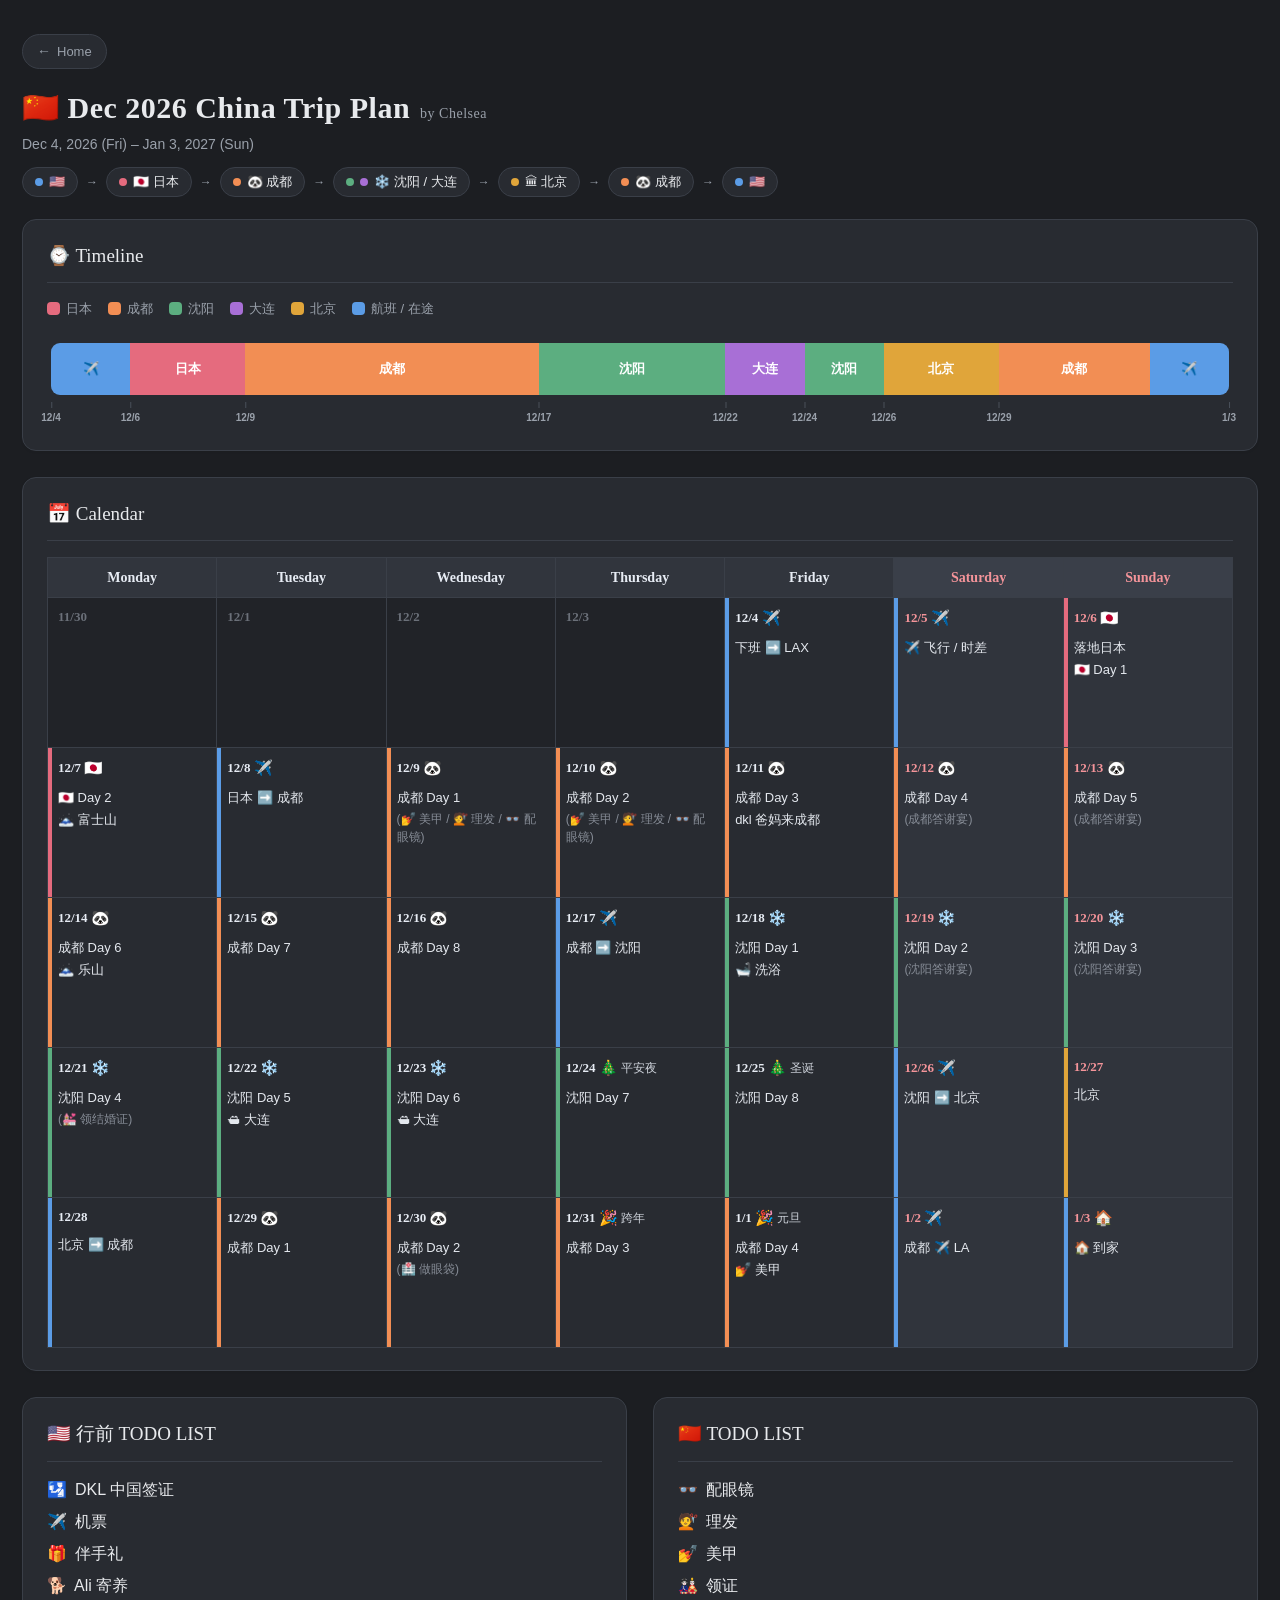
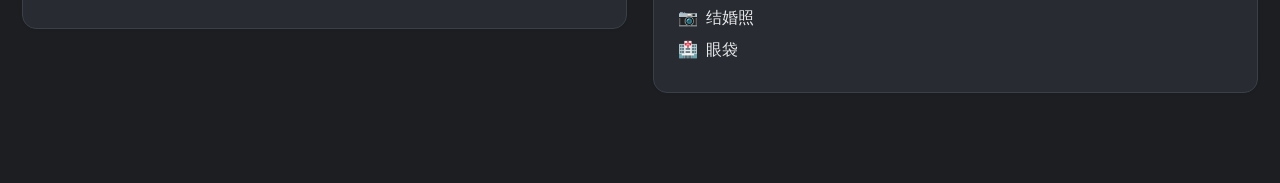
==== 2026-china-trip.html @ 0788ef62 "Add personal site homepage and Dec 2026 China trip plan page" ====
<!DOCTYPE html>
<html lang="zh-CN">
<head>
<meta charset="UTF-8">
<meta name="viewport" content="width=device-width, initial-scale=1.0">
<title>Dec 2026 China Trip Plan · Chelsea</title>
<style>
  :root{
    --fly:#5b9ce6;  --fly-bg:#eaf2fc;
    --jp:#e56b7e;   --jp-bg:#fdecef;
    --cd:#f28e54;   --cd-bg:#fdf0e8;
    --sy:#5cae80;   --sy-bg:#eaf6ef;
    --dl:#a86fd6;   --dl-bg:#f3ebfb;
    --bj:#e0a53a;   --bj-bg:#fbf3e2;
    --ink:#e8eaed;  --muted:#9aa1ab;
    --line:#3a3f48; --paper:#282b31; --bg:#1c1e22;
    --wknd:#f4949a; --wkdy:#e7ecf4;
    --serif:Georgia,"Times New Roman","Songti SC","STSong",serif;
  }
  *{box-sizing:border-box;}
  body{margin:0;padding:34px 22px 64px;background:var(--bg);color:var(--ink);
    font-family:Georgia,"PingFang SC","Microsoft YaHei","Noto Sans CJK SC",sans-serif;line-height:1.5;}
  .wrap{max-width:1280px;margin:0 auto;}
  header.top{margin-bottom:22px;}
  .home-link{display:inline-flex;align-items:center;gap:6px;font-size:13px;color:var(--muted);text-decoration:none;
    margin-bottom:16px;padding:6px 14px;border:1px solid var(--line);border-radius:20px;background:var(--paper);
    transition:color .15s ease,border-color .15s ease,transform .15s ease;}
  .home-link:hover{color:var(--ink);border-color:#4a505a;transform:translateX(-2px);}
  .home-link .arr{font-size:14px;}
  h1{font-family:var(--serif);font-size:30px;margin:0 0 4px;letter-spacing:.5px;}
  h1 .by{font-size:14px;color:var(--muted);font-weight:400;margin-left:10px;}
  .sub{color:var(--muted);font-size:14px;}
  .route{display:flex;flex-wrap:wrap;align-items:center;gap:8px;margin-top:12px;font-size:13px;}
  .route .stop{display:inline-flex;align-items:center;gap:6px;padding:4px 12px;border:1px solid var(--line);border-radius:20px;background:var(--paper);color:var(--ink);}
  .route .stop i{width:8px;height:8px;border-radius:50%;}
  .route .arr{color:var(--muted);font-size:12px;}
  .card{background:var(--paper);border:1px solid var(--line);border-radius:14px;padding:22px 24px;margin-bottom:26px;box-shadow:0 1px 3px rgba(0,0,0,.05);}
  h2{font-family:var(--serif);font-weight:400;font-size:19px;margin:0 0 16px;padding-bottom:12px;border-bottom:1px solid var(--line);display:flex;align-items:center;gap:8px;}
  h2 .dot{display:none;}

  .legend{display:flex;gap:16px;flex-wrap:wrap;font-size:13px;color:var(--muted);margin-bottom:8px;}
  .legend span{display:inline-flex;align-items:center;gap:6px;}
  .sw{width:13px;height:13px;border-radius:4px;display:inline-block;}

  /* TIMELINE */
  .tl{position:relative;margin:24px 4px 8px;}
  .tl-track{display:flex;height:52px;border-radius:9px;overflow:hidden;box-shadow:inset 0 0 0 1px var(--line);}
  .seg{position:relative;display:flex;flex-direction:column;align-items:center;justify-content:center;color:#fff;font-size:13px;font-weight:600;text-align:center;padding:0 4px;line-height:1.2;}
  .seg small{font-weight:400;font-size:10px;opacity:.92;margin-top:2px;}
  .seg.fly{background:var(--fly);} .seg.jp{background:var(--jp);} .seg.cd{background:var(--cd);}
  .seg.sy{background:var(--sy);} .seg.dl{background:var(--dl);} .seg.bj{background:var(--bj);}
  .tl-axis{position:relative;height:16px;margin-top:9px;font-size:10px;color:var(--muted);}
  .tick{position:absolute;top:6px;transform:translateX(-50%);white-space:nowrap;font-weight:700;}
  .tick::before{content:"";position:absolute;top:-8px;left:50%;width:1px;height:6px;background:#4a505a;}

  /* CALENDAR */
  table{width:100%;border-collapse:collapse;table-layout:fixed;}
  th{font-family:var(--serif);font-size:14px;font-weight:700;padding:9px 0;text-align:center;border:1px solid var(--line);color:var(--wkdy);background:#31353d;}
  th.we{background:#3a3f49;color:var(--wknd);}
  td{border:1px solid var(--line);vertical-align:top;height:150px;padding:9px 10px;position:relative;}
  td.pre{background:#212328;}
  td.pre .dhead{color:#6b7079;}
  td.we{background:#30343c;}
  .dhead{font-family:var(--serif);font-weight:700;font-size:13px;color:var(--wkdy);margin-bottom:8px;}
  td.we .dhead{color:var(--wknd);}
  .demoji{font-family:-apple-system,"Apple Color Emoji","Noto Color Emoji",sans-serif;font-weight:400;font-size:15px;vertical-align:-1px;}
  .dlabel{font-family:Georgia,"PingFang SC","Microsoft YaHei",sans-serif;font-weight:400;font-size:12px;color:#cfd4dc;}
  .body{font-family:Georgia,"PingFang SC","Microsoft YaHei","Noto Sans CJK SC",sans-serif;font-size:13px;color:#e4e8ee;}
  .body div{margin-top:3px;}
  .body .sub2{color:#868c96;font-size:12px;}
  .accent{position:absolute;left:0;top:0;bottom:0;width:4px;border-radius:0 0 0 0;}
  .a-fly{background:var(--fly);} .a-jp{background:var(--jp);} .a-cd{background:var(--cd);}
  .a-sy{background:var(--sy);} .a-bj{background:var(--bj);}

  .todo-row{display:flex;gap:26px;align-items:flex-start;}
  .todo-row .card{flex:1;margin-bottom:26px;}
  .todo label{display:block;margin:8px 0;color:var(--ink);}
  @media(max-width:820px){ td{height:auto;min-height:96px;} .todo-row{flex-direction:column;gap:0;} .seg{font-size:11px;} }
</style>
</head>
<body>
<div class="wrap">
  <header class="top">
    <a class="home-link" href="index.html"><span class="arr">←</span>Home</a>
    <h1>🇨🇳 Dec 2026 China Trip Plan<span class="by">by Chelsea</span></h1>
    <div class="sub">Dec 4, 2026 (Fri) – Jan 3, 2027 (Sun)</div>
    <div class="route">
      <span class="stop"><i style="background:var(--fly)"></i>🇺🇸</span>
      <span class="arr">→</span>
      <span class="stop"><i style="background:var(--jp)"></i>🇯🇵 日本</span>
      <span class="arr">→</span>
      <span class="stop"><i style="background:var(--cd)"></i>🐼 成都</span>
      <span class="arr">→</span>
      <span class="stop"><i style="background:var(--sy)"></i><i style="background:var(--dl)"></i>❄️ 沈阳 / 大连</span>
      <span class="arr">→</span>
      <span class="stop"><i style="background:var(--bj)"></i>🏛 北京</span>
      <span class="arr">→</span>
      <span class="stop"><i style="background:var(--cd)"></i>🐼 成都</span>
      <span class="arr">→</span>
      <span class="stop"><i style="background:var(--fly)"></i>🇺🇸</span>
    </div>
  </header>

  <!-- TIMELINE -->
  <section class="card">
    <h2><span class="dot"></span>⌚️ Timeline</h2>
    <div class="legend">
      <span><i class="sw" style="background:var(--jp)"></i>日本</span>
      <span><i class="sw" style="background:var(--cd)"></i>成都</span>
      <span><i class="sw" style="background:var(--sy)"></i>沈阳</span>
      <span><i class="sw" style="background:var(--dl)"></i>大连</span>
      <span><i class="sw" style="background:var(--bj)"></i>北京</span>
      <span><i class="sw" style="background:var(--fly)"></i>航班 / 在途</span>
    </div>
    <div class="tl">
      <div class="tl-track" id="tlTrack" data-end="1/3">
        <div class="seg fly" style="flex:2" data-tick="12/4">✈️</div>
        <div class="seg jp"  style="flex:3" data-tick="12/6">日本</div>
        <div class="seg cd"  style="flex:8" data-tick="12/9">成都</div>
        <div class="seg sy"  style="flex:5" data-tick="12/17">沈阳</div>
        <div class="seg dl"  style="flex:2" data-tick="12/22">大连</div>
        <div class="seg sy"  style="flex:2" data-tick="12/24">沈阳</div>
        <div class="seg bj"  style="flex:3" data-tick="12/26">北京</div>
        <div class="seg cd"  style="flex:4" data-tick="12/29">成都</div>
        <div class="seg fly" style="flex:2">✈️</div>
      </div>
      <div class="tl-axis" id="tlAxis"></div>
    </div>
  </section>

  <!-- CALENDAR -->
  <section class="card">
    <h2><span class="dot" style="background:var(--sy)"></span>📅 Calendar</h2>
    <div id="cal"></div>
  </section>

  <!-- TODO -->
  <div class="todo-row">
    <section class="card">
      <h2><span class="dot" style="background:#3fa96a"></span>🇺🇸 行前 TODO LIST</h2>
      <div class="todo">
        <label>🛂&ensp;DKL 中国签证</label>
        <label>✈️&ensp;机票</label>
        <label>🎁&ensp;伴手礼</label>
        <label>🐕&ensp;Ali 寄养</label>
      </div>
    </section>
    <section class="card">
      <h2><span class="dot" style="background:#e83e8c"></span>🇨🇳 TODO LIST</h2>
      <div class="todo">
        <label>👓&ensp;配眼镜</label>
        <label>💇&ensp;理发</label>
        <label>💅&ensp;美甲</label>
        <label>🎎&ensp;领证</label>
        <label>📷&ensp;结婚照</label>
        <label>🏥&ensp;眼袋</label>
      </div>
    </section>
  </div>
</div>

<script>
// city: 用于左侧色条 fly/jp/cd/sy/bj ；top: 日期后的 emoji/标签；body: 当天安排（数组，(...) 会变灰）
const plan = {
  '2026-11-30':{}, '2026-12-01':{}, '2026-12-02':{}, '2026-12-03':{},
  '2026-12-04':{city:'fly',top:'✈️',body:['下班 ➡️ LAX']},
  '2026-12-05':{city:'fly',top:'✈️',body:['✈️ 飞行 / 时差']},
  '2026-12-06':{city:'jp',top:'🇯🇵',body:['落地日本','🇯🇵 Day 1']},
  '2026-12-07':{city:'jp',top:'🇯🇵',body:['🇯🇵 Day 2','🗻 富士山']},
  '2026-12-08':{city:'fly',top:'✈️',body:['日本 ➡️ 成都']},
  '2026-12-09':{city:'cd',top:'🐼',body:['成都 Day 1','(💅 美甲 / 💇 理发 / 👓 配眼镜)']},
  '2026-12-10':{city:'cd',top:'🐼',body:['成都 Day 2','(💅 美甲 / 💇 理发 / 👓 配眼镜)']},
  '2026-12-11':{city:'cd',top:'🐼',body:['成都 Day 3','dkl 爸妈来成都']},
  '2026-12-12':{city:'cd',top:'🐼',body:['成都 Day 4','(成都答谢宴)']},
  '2026-12-13':{city:'cd',top:'🐼',body:['成都 Day 5','(成都答谢宴)']},
  '2026-12-14':{city:'cd',top:'🐼',body:['成都 Day 6','🗻 乐山']},
  '2026-12-15':{city:'cd',top:'🐼',body:['成都 Day 7']},
  '2026-12-16':{city:'cd',top:'🐼',body:['成都 Day 8']},
  '2026-12-17':{city:'fly',top:'✈️',body:['成都 ➡️ 沈阳']},
  '2026-12-18':{city:'sy',top:'❄️',body:['沈阳 Day 1','🛁 洗浴']},
  '2026-12-19':{city:'sy',top:'❄️',body:['沈阳 Day 2','(沈阳答谢宴)']},
  '2026-12-20':{city:'sy',top:'❄️',body:['沈阳 Day 3','(沈阳答谢宴)']},
  '2026-12-21':{city:'sy',top:'❄️',body:['沈阳 Day 4','(💒 领结婚证)']},
  '2026-12-22':{city:'sy',top:'❄️',body:['沈阳 Day 5','🛳 大连']},
  '2026-12-23':{city:'sy',top:'❄️',body:['沈阳 Day 6','🛳 大连']},
  '2026-12-24':{city:'sy',top:'🎄 平安夜',body:['沈阳 Day 7']},
  '2026-12-25':{city:'sy',top:'🎄 圣诞',body:['沈阳 Day 8']},
  '2026-12-26':{city:'fly',top:'✈️',body:['沈阳 ➡️ 北京']},
  '2026-12-27':{city:'bj',top:'',body:['北京']},
  '2026-12-28':{city:'fly',top:'',body:['北京 ➡️ 成都']},
  '2026-12-29':{city:'cd',top:'🐼',body:['成都 Day 1']},
  '2026-12-30':{city:'cd',top:'🐼',body:['成都 Day 2','(🏥 做眼袋)']},
  '2026-12-31':{city:'cd',top:'🎉 跨年',body:['成都 Day 3']},
  '2027-01-01':{city:'cd',top:'🎉 元旦',body:['成都 Day 4','💅 美甲']},
  '2027-01-02':{city:'fly',top:'✈️',body:['成都 ✈️ LA']},
  '2027-01-03':{city:'fly',top:'🏠',body:['🏠 到家']}
};

const heads = ['Monday','Tuesday','Wednesday','Thursday','Friday','Saturday','Sunday'];
const start = new Date(2026,10,30);   // Mon 11/30
const TOTAL = 35;                      // 5 周整
function iso(d){return d.getFullYear()+'-'+String(d.getMonth()+1).padStart(2,'0')+'-'+String(d.getDate()).padStart(2,'0');}

let html = '<table><thead><tr>';
heads.forEach((h,i)=>html+='<th class="'+(i>=5?'we':'')+'">'+h+'</th>');
html += '</tr></thead><tbody>';
for(let w=0; w<5; w++){
  html+='<tr>';
  for(let d=0; d<7; d++){
    const date = new Date(start); date.setDate(start.getDate()+w*7+d);
    const key = iso(date);
    const info = plan[key] || {};
    const we = (d>=5);
    const pre = (date < new Date(2026,11,4));
    let cls = []; if(we) cls.push('we'); if(pre) cls.push('pre');
    html+='<td class="'+cls.join(' ')+'">';
    if(info.city) html+='<span class="accent a-'+info.city+'"></span>';
    let topHtml='';
    if(info.top){
      const parts=info.top.split(/\s+/);
      const emo=parts.shift();
      const rest=parts.join(' ');
      topHtml=' <span class="demoji">'+emo+'</span>'+(rest?' <span class="dlabel">'+rest+'</span>':'');
    }
    html+='<div class="dhead">'+(date.getMonth()+1)+'/'+date.getDate()+topHtml+'</div>';
    if(info.body && info.body.length){
      html+='<div class="body">';
      info.body.forEach(t=>{
        const sub = /^\(/.test(t);
        html+='<div class="'+(sub?'sub2':'')+'">'+t+'</div>';
      });
      html+='</div>';
    }
    html+='</td>';
  }
  html+='</tr>';
}
html+='</tbody></table>';
document.getElementById('cal').innerHTML = html;

// Timeline 刻度：读取色块渲染后的真实位置，吸附到边界
function drawTicks(){
  const track = document.getElementById('tlTrack');
  const tr = track.getBoundingClientRect();
  let ax = '';
  Array.from(track.children).forEach(el=>{
    if(el.dataset.tick){
      const x = (el.getBoundingClientRect().left - tr.left) / tr.width * 100;
      ax += '<div class="tick" style="left:'+x.toFixed(3)+'%">'+el.dataset.tick+'</div>';
    }
  });
  if(track.dataset.end) ax += '<div class="tick" style="left:100%">'+track.dataset.end+'</div>';
  document.getElementById('tlAxis').innerHTML = ax;
}
drawTicks();
window.addEventListener('resize', drawTicks);
</script>
</body>
</html>
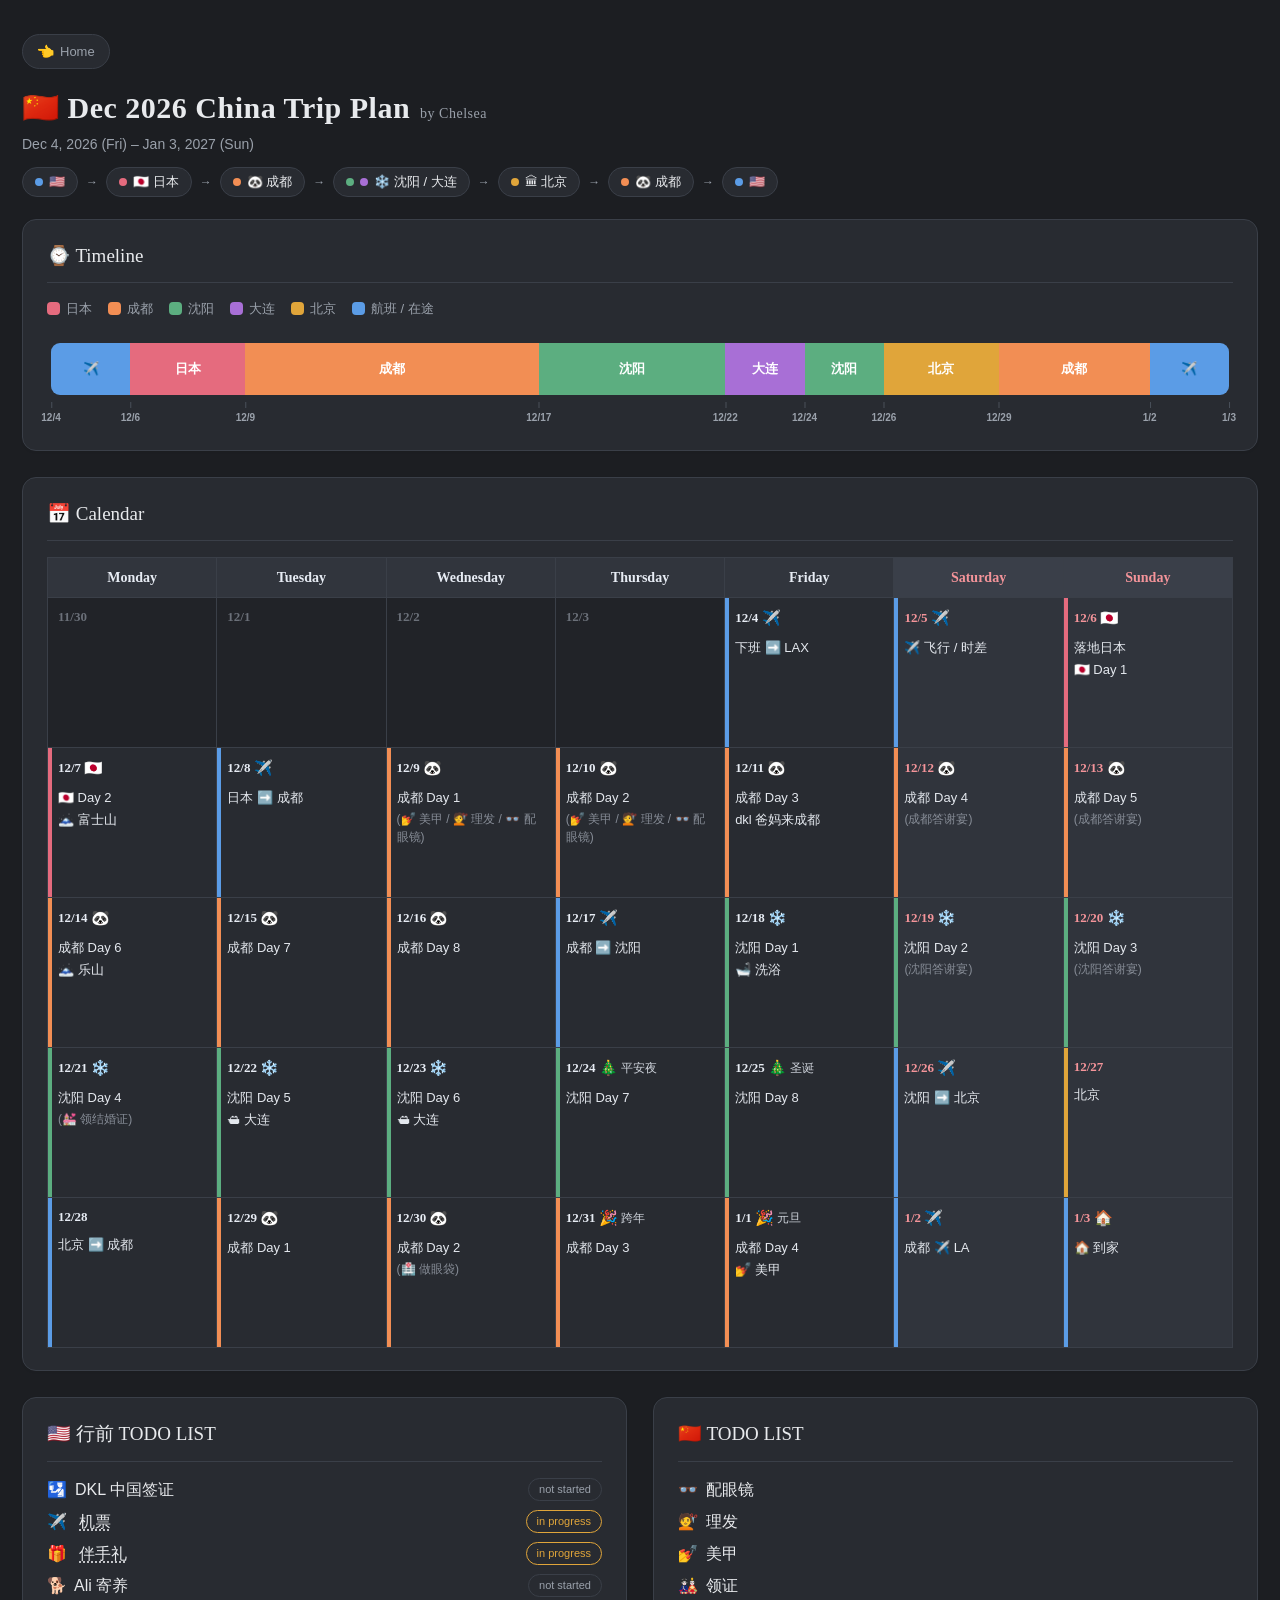
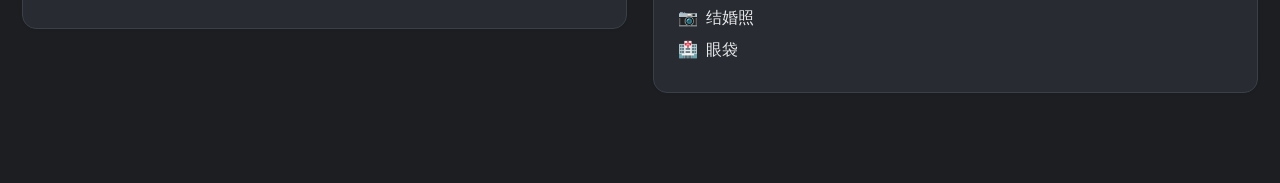
==== commit 263dce14: "Add galleries, trip lists (gifts/flights), site architecture and photo auto-sync - Restructure: page" ====
--- a/2026-china-trip.html
+++ b/2026-china-trip.html
@@ -4,29 +4,12 @@
 <meta charset="UTF-8">
 <meta name="viewport" content="width=device-width, initial-scale=1.0">
 <title>Dec 2026 China Trip Plan · Chelsea</title>
+<link rel="stylesheet" href="assets/css/base.css">
 <style>
-  :root{
-    --fly:#5b9ce6;  --fly-bg:#eaf2fc;
-    --jp:#e56b7e;   --jp-bg:#fdecef;
-    --cd:#f28e54;   --cd-bg:#fdf0e8;
-    --sy:#5cae80;   --sy-bg:#eaf6ef;
-    --dl:#a86fd6;   --dl-bg:#f3ebfb;
-    --bj:#e0a53a;   --bj-bg:#fbf3e2;
-    --ink:#e8eaed;  --muted:#9aa1ab;
-    --line:#3a3f48; --paper:#282b31; --bg:#1c1e22;
-    --wknd:#f4949a; --wkdy:#e7ecf4;
-    --serif:Georgia,"Times New Roman","Songti SC","STSong",serif;
-  }
   *{box-sizing:border-box;}
-  body{margin:0;padding:34px 22px 64px;background:var(--bg);color:var(--ink);
-    font-family:Georgia,"PingFang SC","Microsoft YaHei","Noto Sans CJK SC",sans-serif;line-height:1.5;}
+  body{margin:0;padding:34px 22px 64px;background:var(--bg);color:var(--ink);line-height:1.5;}
   .wrap{max-width:1280px;margin:0 auto;}
   header.top{margin-bottom:22px;}
-  .home-link{display:inline-flex;align-items:center;gap:6px;font-size:13px;color:var(--muted);text-decoration:none;
-    margin-bottom:16px;padding:6px 14px;border:1px solid var(--line);border-radius:20px;background:var(--paper);
-    transition:color .15s ease,border-color .15s ease,transform .15s ease;}
-  .home-link:hover{color:var(--ink);border-color:#4a505a;transform:translateX(-2px);}
-  .home-link .arr{font-size:14px;}
   h1{font-family:var(--serif);font-size:30px;margin:0 0 4px;letter-spacing:.5px;}
   h1 .by{font-size:14px;color:var(--muted);font-weight:400;margin-left:10px;}
   .sub{color:var(--muted);font-size:14px;}
@@ -64,8 +47,8 @@
   .dhead{font-family:var(--serif);font-weight:700;font-size:13px;color:var(--wkdy);margin-bottom:8px;}
   td.we .dhead{color:var(--wknd);}
   .demoji{font-family:-apple-system,"Apple Color Emoji","Noto Color Emoji",sans-serif;font-weight:400;font-size:15px;vertical-align:-1px;}
-  .dlabel{font-family:Georgia,"PingFang SC","Microsoft YaHei",sans-serif;font-weight:400;font-size:12px;color:#cfd4dc;}
-  .body{font-family:Georgia,"PingFang SC","Microsoft YaHei","Noto Sans CJK SC",sans-serif;font-size:13px;color:#e4e8ee;}
+  .dlabel{font-family:var(--body);font-weight:400;font-size:12px;color:#cfd4dc;}
+  .body{font-family:var(--body);font-size:13px;color:#e4e8ee;}
   .body div{margin-top:3px;}
   .body .sub2{color:#868c96;font-size:12px;}
   .accent{position:absolute;left:0;top:0;bottom:0;width:4px;border-radius:0 0 0 0;}
@@ -74,14 +57,34 @@
 
   .todo-row{display:flex;gap:26px;align-items:flex-start;}
   .todo-row .card{flex:1;margin-bottom:26px;}
-  .todo label{display:block;margin:8px 0;color:var(--ink);}
-  @media(max-width:820px){ td{height:auto;min-height:96px;} .todo-row{flex-direction:column;gap:0;} .seg{font-size:11px;} }
+  .todo label{display:flex;align-items:center;gap:4px;margin:8px 0;color:var(--ink);}
+  .todo-link{color:var(--ink);text-decoration:underline dotted;text-underline-offset:3px;}
+  .todo-link:hover{color:var(--cd);}
+  .todo .tag{margin-left:auto;font-size:11px;padding:2px 10px;border-radius:20px;white-space:nowrap;}
+  .todo .tag.doing{color:var(--bj);border:1px solid var(--bj);}
+  .todo .tag.notyet{color:var(--muted);border:1px solid var(--line);}
+  #cal{overflow-x:auto;-webkit-overflow-scrolling:touch;}
+  @media(max-width:820px){
+    body{padding:20px 12px 48px;}
+    .card{padding:16px 14px;}
+    #cal table{min-width:860px;}
+    td{height:130px;}
+    .todo-row{gap:12px;}
+    .todo label{font-size:13px;}
+    .todo .tag{font-size:10px;padding:2px 7px;}
+    .seg{font-size:11px;}
+    h1{font-size:24px;}
+  }
+  /* 窄到文字会被挤压时才退回上下排列 */
+  @media(max-width:460px){
+    .todo-row{flex-direction:column;gap:0;}
+  }
 </style>
 </head>
 <body>
 <div class="wrap">
   <header class="top">
-    <a class="home-link" href="index.html"><span class="arr">←</span>Home</a>
+    <a class="home-link" href="index.html"><span class="arr">👈</span>Home</a>
     <h1>🇨🇳 Dec 2026 China Trip Plan<span class="by">by Chelsea</span></h1>
     <div class="sub">Dec 4, 2026 (Fri) – Jan 3, 2027 (Sun)</div>
     <div class="route">
@@ -122,7 +125,7 @@
         <div class="seg sy"  style="flex:2" data-tick="12/24">沈阳</div>
         <div class="seg bj"  style="flex:3" data-tick="12/26">北京</div>
         <div class="seg cd"  style="flex:4" data-tick="12/29">成都</div>
-        <div class="seg fly" style="flex:2">✈️</div>
+        <div class="seg fly" style="flex:2" data-tick="1/2">✈️</div>
       </div>
       <div class="tl-axis" id="tlAxis"></div>
     </div>
@@ -139,10 +142,10 @@
     <section class="card">
       <h2><span class="dot" style="background:#3fa96a"></span>🇺🇸 行前 TODO LIST</h2>
       <div class="todo">
-        <label>🛂&ensp;DKL 中国签证</label>
-        <label>✈️&ensp;机票</label>
-        <label>🎁&ensp;伴手礼</label>
-        <label>🐕&ensp;Ali 寄养</label>
+        <label>🛂&ensp;DKL 中国签证<span class="tag notyet">not started</span></label>
+        <label>✈️&ensp;<a class="todo-link" href="pages/plan/flights.html">机票</a><span class="tag doing">in progress</span></label>
+        <label>🎁&ensp;<a class="todo-link" href="pages/plan/gifts.html">伴手礼</a><span class="tag doing">in progress</span></label>
+        <label>🐕&ensp;Ali 寄养<span class="tag notyet">not started</span></label>
       </div>
     </section>
     <section class="card">
@@ -255,5 +258,6 @@
 drawTicks();
 window.addEventListener('resize', drawTicks);
 </script>
+<script src="assets/js/scroll-restore.js"></script>
 </body>
 </html>
--- a/assets/css/base.css
+++ b/assets/css/base.css
@@ -0,0 +1,30 @@
+/* ===== 全站公共主题变量 =====
+   所有页面 <head> 里先引入这个文件，再写页面自己的样式。
+   改配色 / 字体只改这里，所有页面同步生效。 */
+:root{
+  /* 行程 & 卡片强调色（fly=航班 jp=日本 cd=成都 sy=沈阳 dl=大连 bj=北京） */
+  --fly:#5b9ce6;  --fly-bg:#eaf2fc;
+  --jp:#e56b7e;   --jp-bg:#fdecef;
+  --cd:#f28e54;   --cd-bg:#fdf0e8;
+  --sy:#5cae80;   --sy-bg:#eaf6ef;
+  --dl:#a86fd6;   --dl-bg:#f3ebfb;
+  --bj:#e0a53a;   --bj-bg:#fbf3e2;
+
+  /* 深色主题基础色 */
+  --ink:#e8eaed;  --muted:#9aa1ab;
+  --line:#3a3f48; --paper:#282b31; --bg:#1c1e22;
+  --wknd:#f4949a; --wkdy:#e7ecf4;
+
+  /* 字体：英文统一 Georgia，中文统一苹方（想换宋体把两行的 PingFang SC 改成 Songti SC） */
+  --serif:Georgia,"Times New Roman","PingFang SC","Microsoft YaHei","Noto Sans CJK SC",serif;
+  --body:Georgia,"PingFang SC","Microsoft YaHei","Noto Sans CJK SC",sans-serif;
+}
+
+body{font-family:var(--body);}
+
+/* ← Home 返回按钮（子页面共用） */
+.home-link{display:inline-flex;align-items:center;gap:6px;font-size:13px;color:var(--muted);text-decoration:none;
+  margin-bottom:16px;padding:6px 14px;border:1px solid var(--line);border-radius:20px;background:var(--paper);
+  transition:color .15s ease,border-color .15s ease,transform .15s ease;}
+.home-link:hover{color:var(--ink);border-color:#4a505a;transform:translateX(-2px);}
+.home-link .arr{font-size:14px;}
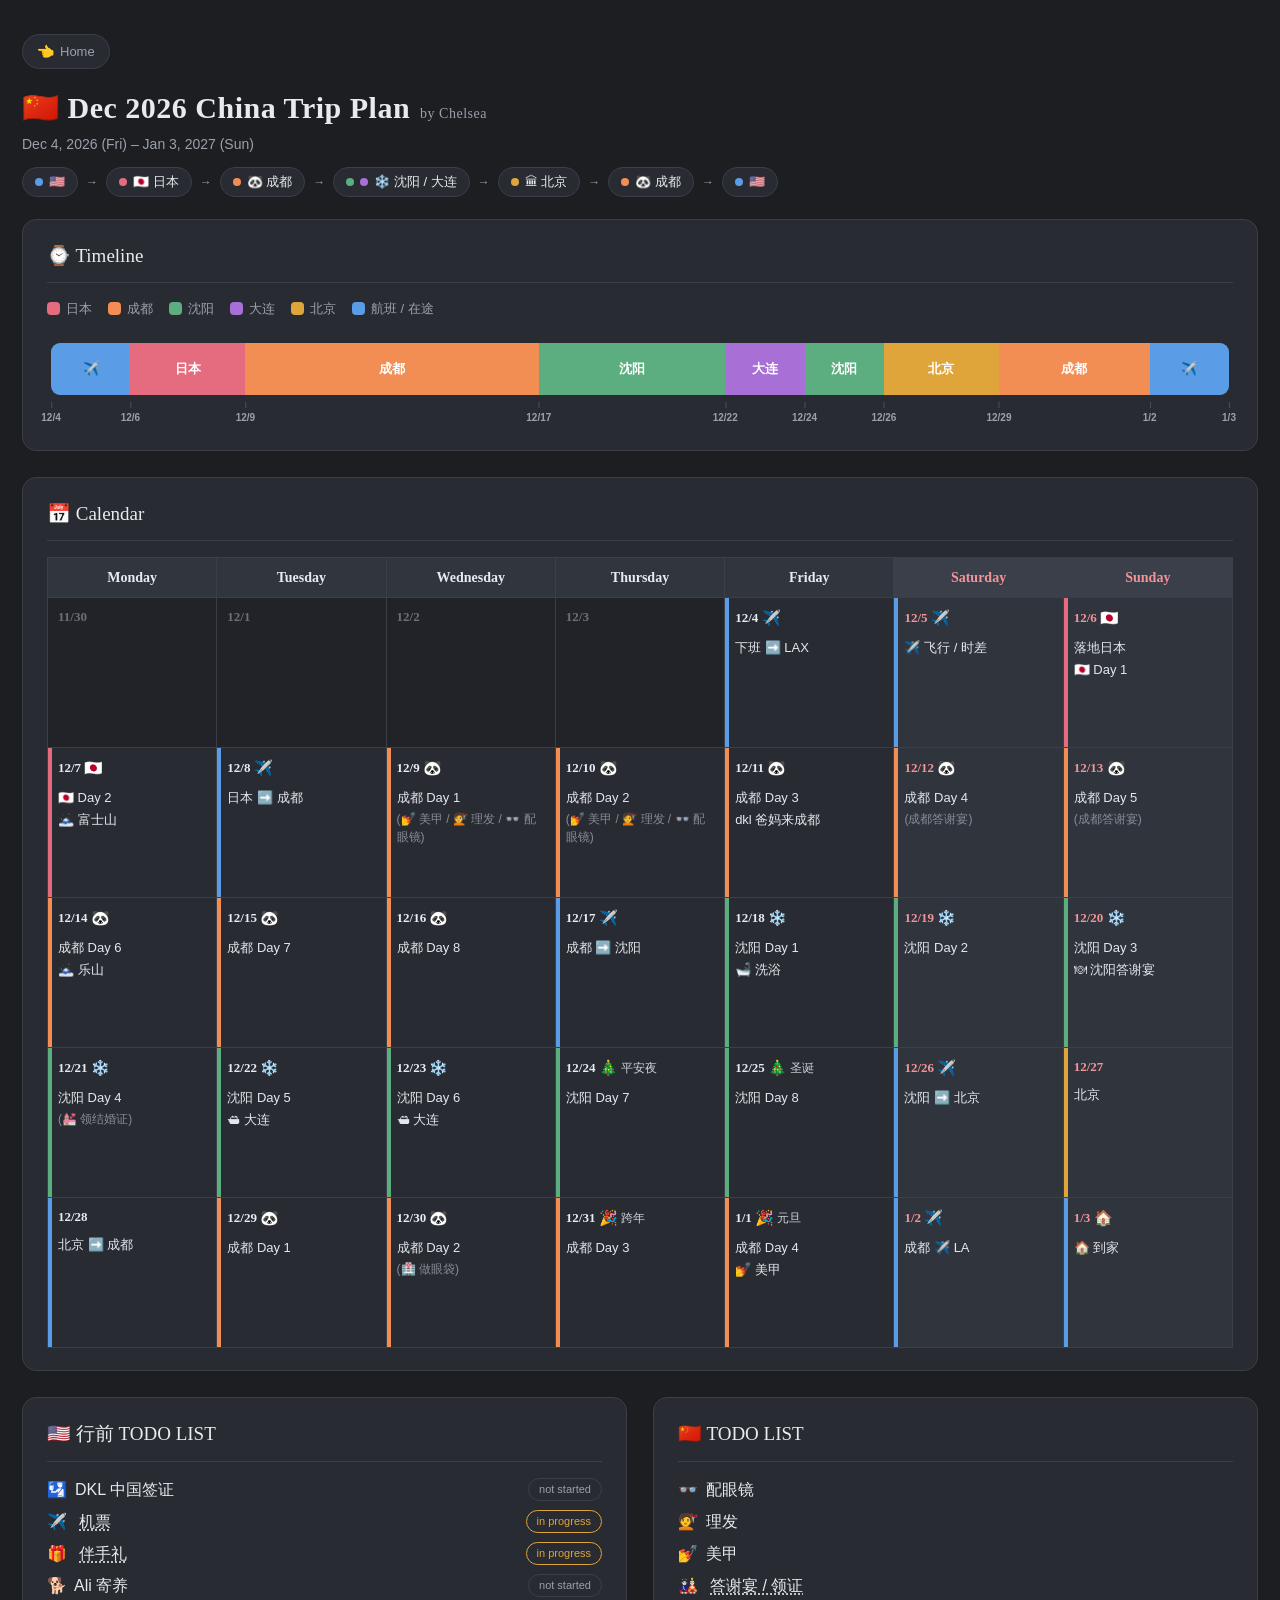
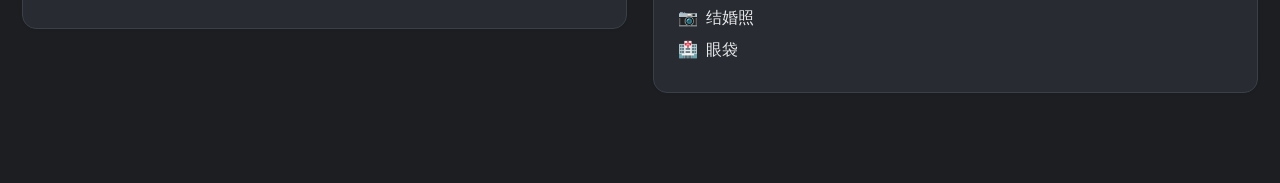
==== commit 25423511: "Add wedding plan page, flights comparison with fare tiers and price tracking - Banquet & Registratio" ====
--- a/2026-china-trip.html
+++ b/2026-china-trip.html
@@ -154,7 +154,7 @@
         <label>👓&ensp;配眼镜</label>
         <label>💇&ensp;理发</label>
         <label>💅&ensp;美甲</label>
-        <label>🎎&ensp;领证</label>
+        <label>🎎&ensp;<a class="todo-link" href="pages/plan/wedding.html">答谢宴 / 领证</a></label>
         <label>📷&ensp;结婚照</label>
         <label>🏥&ensp;眼袋</label>
       </div>
@@ -181,8 +181,8 @@
   '2026-12-16':{city:'cd',top:'🐼',body:['成都 Day 8']},
   '2026-12-17':{city:'fly',top:'✈️',body:['成都 ➡️ 沈阳']},
   '2026-12-18':{city:'sy',top:'❄️',body:['沈阳 Day 1','🛁 洗浴']},
-  '2026-12-19':{city:'sy',top:'❄️',body:['沈阳 Day 2','(沈阳答谢宴)']},
-  '2026-12-20':{city:'sy',top:'❄️',body:['沈阳 Day 3','(沈阳答谢宴)']},
+  '2026-12-19':{city:'sy',top:'❄️',body:['沈阳 Day 2']},
+  '2026-12-20':{city:'sy',top:'❄️',body:['沈阳 Day 3','🍽 沈阳答谢宴']},
   '2026-12-21':{city:'sy',top:'❄️',body:['沈阳 Day 4','(💒 领结婚证)']},
   '2026-12-22':{city:'sy',top:'❄️',body:['沈阳 Day 5','🛳 大连']},
   '2026-12-23':{city:'sy',top:'❄️',body:['沈阳 Day 6','🛳 大连']},
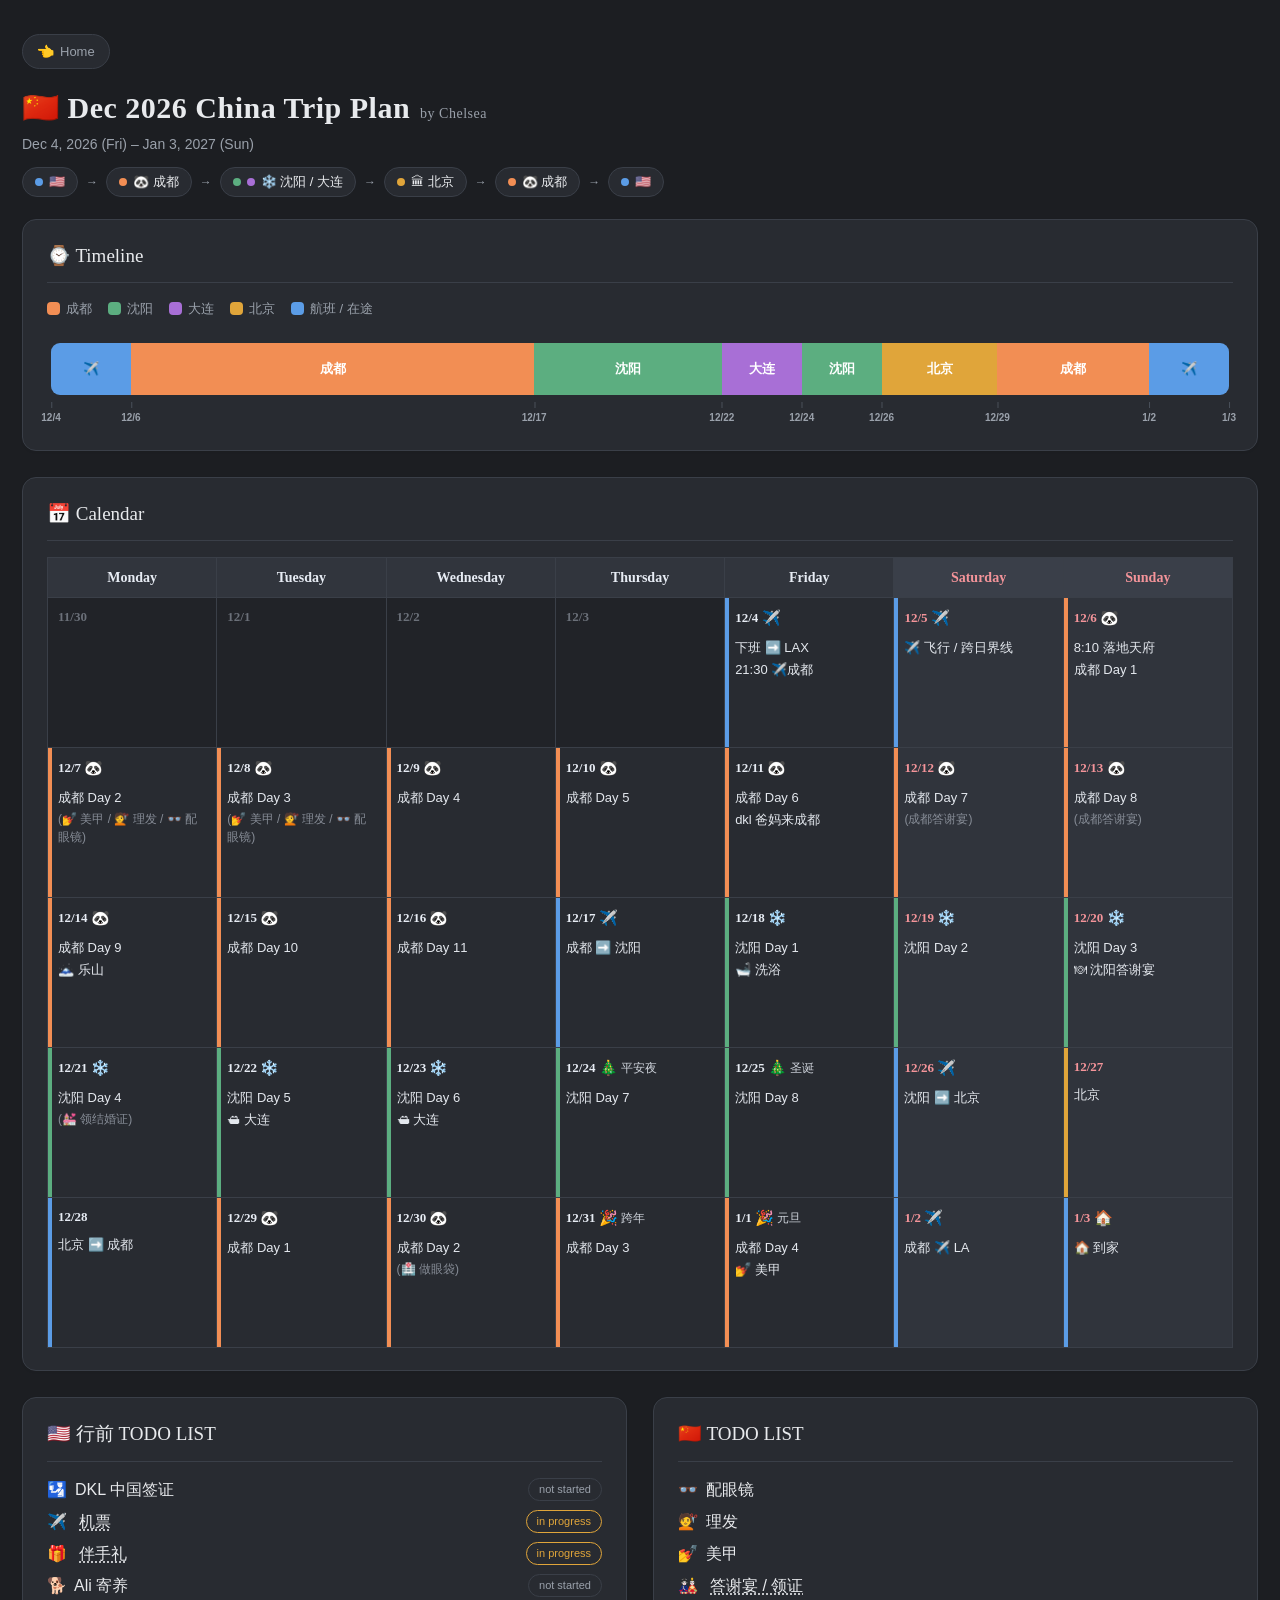
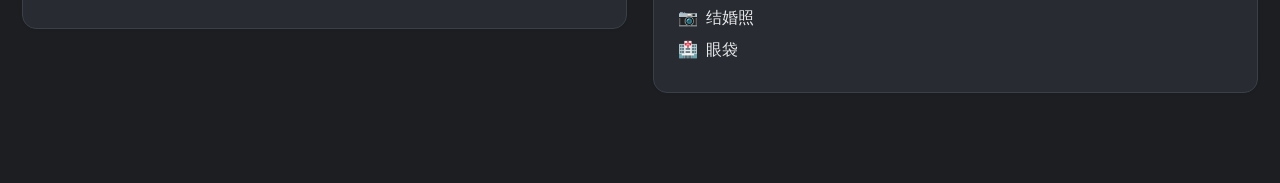
==== commit e49d7393: "Direct LAX-Chengdu plan: drop Japan leg, add flight candidates with logos - Trip page: remove Japan " ====
--- a/2026-china-trip.html
+++ b/2026-china-trip.html
@@ -90,8 +90,6 @@
     <div class="route">
       <span class="stop"><i style="background:var(--fly)"></i>🇺🇸</span>
       <span class="arr">→</span>
-      <span class="stop"><i style="background:var(--jp)"></i>🇯🇵 日本</span>
-      <span class="arr">→</span>
       <span class="stop"><i style="background:var(--cd)"></i>🐼 成都</span>
       <span class="arr">→</span>
       <span class="stop"><i style="background:var(--sy)"></i><i style="background:var(--dl)"></i>❄️ 沈阳 / 大连</span>
@@ -108,7 +106,6 @@
   <section class="card">
     <h2><span class="dot"></span>⌚️ Timeline</h2>
     <div class="legend">
-      <span><i class="sw" style="background:var(--jp)"></i>日本</span>
       <span><i class="sw" style="background:var(--cd)"></i>成都</span>
       <span><i class="sw" style="background:var(--sy)"></i>沈阳</span>
       <span><i class="sw" style="background:var(--dl)"></i>大连</span>
@@ -118,8 +115,7 @@
     <div class="tl">
       <div class="tl-track" id="tlTrack" data-end="1/3">
         <div class="seg fly" style="flex:2" data-tick="12/4">✈️</div>
-        <div class="seg jp"  style="flex:3" data-tick="12/6">日本</div>
-        <div class="seg cd"  style="flex:8" data-tick="12/9">成都</div>
+        <div class="seg cd"  style="flex:11" data-tick="12/6">成都</div>
         <div class="seg sy"  style="flex:5" data-tick="12/17">沈阳</div>
         <div class="seg dl"  style="flex:2" data-tick="12/22">大连</div>
         <div class="seg sy"  style="flex:2" data-tick="12/24">沈阳</div>
@@ -166,19 +162,19 @@
 // city: 用于左侧色条 fly/jp/cd/sy/bj ；top: 日期后的 emoji/标签；body: 当天安排（数组，(...) 会变灰）
 const plan = {
   '2026-11-30':{}, '2026-12-01':{}, '2026-12-02':{}, '2026-12-03':{},
-  '2026-12-04':{city:'fly',top:'✈️',body:['下班 ➡️ LAX']},
-  '2026-12-05':{city:'fly',top:'✈️',body:['✈️ 飞行 / 时差']},
-  '2026-12-06':{city:'jp',top:'🇯🇵',body:['落地日本','🇯🇵 Day 1']},
-  '2026-12-07':{city:'jp',top:'🇯🇵',body:['🇯🇵 Day 2','🗻 富士山']},
-  '2026-12-08':{city:'fly',top:'✈️',body:['日本 ➡️ 成都']},
-  '2026-12-09':{city:'cd',top:'🐼',body:['成都 Day 1','(💅 美甲 / 💇 理发 / 👓 配眼镜)']},
-  '2026-12-10':{city:'cd',top:'🐼',body:['成都 Day 2','(💅 美甲 / 💇 理发 / 👓 配眼镜)']},
-  '2026-12-11':{city:'cd',top:'🐼',body:['成都 Day 3','dkl 爸妈来成都']},
-  '2026-12-12':{city:'cd',top:'🐼',body:['成都 Day 4','(成都答谢宴)']},
-  '2026-12-13':{city:'cd',top:'🐼',body:['成都 Day 5','(成都答谢宴)']},
-  '2026-12-14':{city:'cd',top:'🐼',body:['成都 Day 6','🗻 乐山']},
-  '2026-12-15':{city:'cd',top:'🐼',body:['成都 Day 7']},
-  '2026-12-16':{city:'cd',top:'🐼',body:['成都 Day 8']},
+  '2026-12-04':{city:'fly',top:'✈️',body:['下班 ➡️ LAX','21:30 ✈️成都']},
+  '2026-12-05':{city:'fly',top:'✈️',body:['✈️ 飞行 / 跨日界线']},
+  '2026-12-06':{city:'cd',top:'🐼',body:['8:10 落地天府','成都 Day 1']},
+  '2026-12-07':{city:'cd',top:'🐼',body:['成都 Day 2','(💅 美甲 / 💇 理发 / 👓 配眼镜)']},
+  '2026-12-08':{city:'cd',top:'🐼',body:['成都 Day 3','(💅 美甲 / 💇 理发 / 👓 配眼镜)']},
+  '2026-12-09':{city:'cd',top:'🐼',body:['成都 Day 4']},
+  '2026-12-10':{city:'cd',top:'🐼',body:['成都 Day 5']},
+  '2026-12-11':{city:'cd',top:'🐼',body:['成都 Day 6','dkl 爸妈来成都']},
+  '2026-12-12':{city:'cd',top:'🐼',body:['成都 Day 7','(成都答谢宴)']},
+  '2026-12-13':{city:'cd',top:'🐼',body:['成都 Day 8','(成都答谢宴)']},
+  '2026-12-14':{city:'cd',top:'🐼',body:['成都 Day 9','🗻 乐山']},
+  '2026-12-15':{city:'cd',top:'🐼',body:['成都 Day 10']},
+  '2026-12-16':{city:'cd',top:'🐼',body:['成都 Day 11']},
   '2026-12-17':{city:'fly',top:'✈️',body:['成都 ➡️ 沈阳']},
   '2026-12-18':{city:'sy',top:'❄️',body:['沈阳 Day 1','🛁 洗浴']},
   '2026-12-19':{city:'sy',top:'❄️',body:['沈阳 Day 2']},
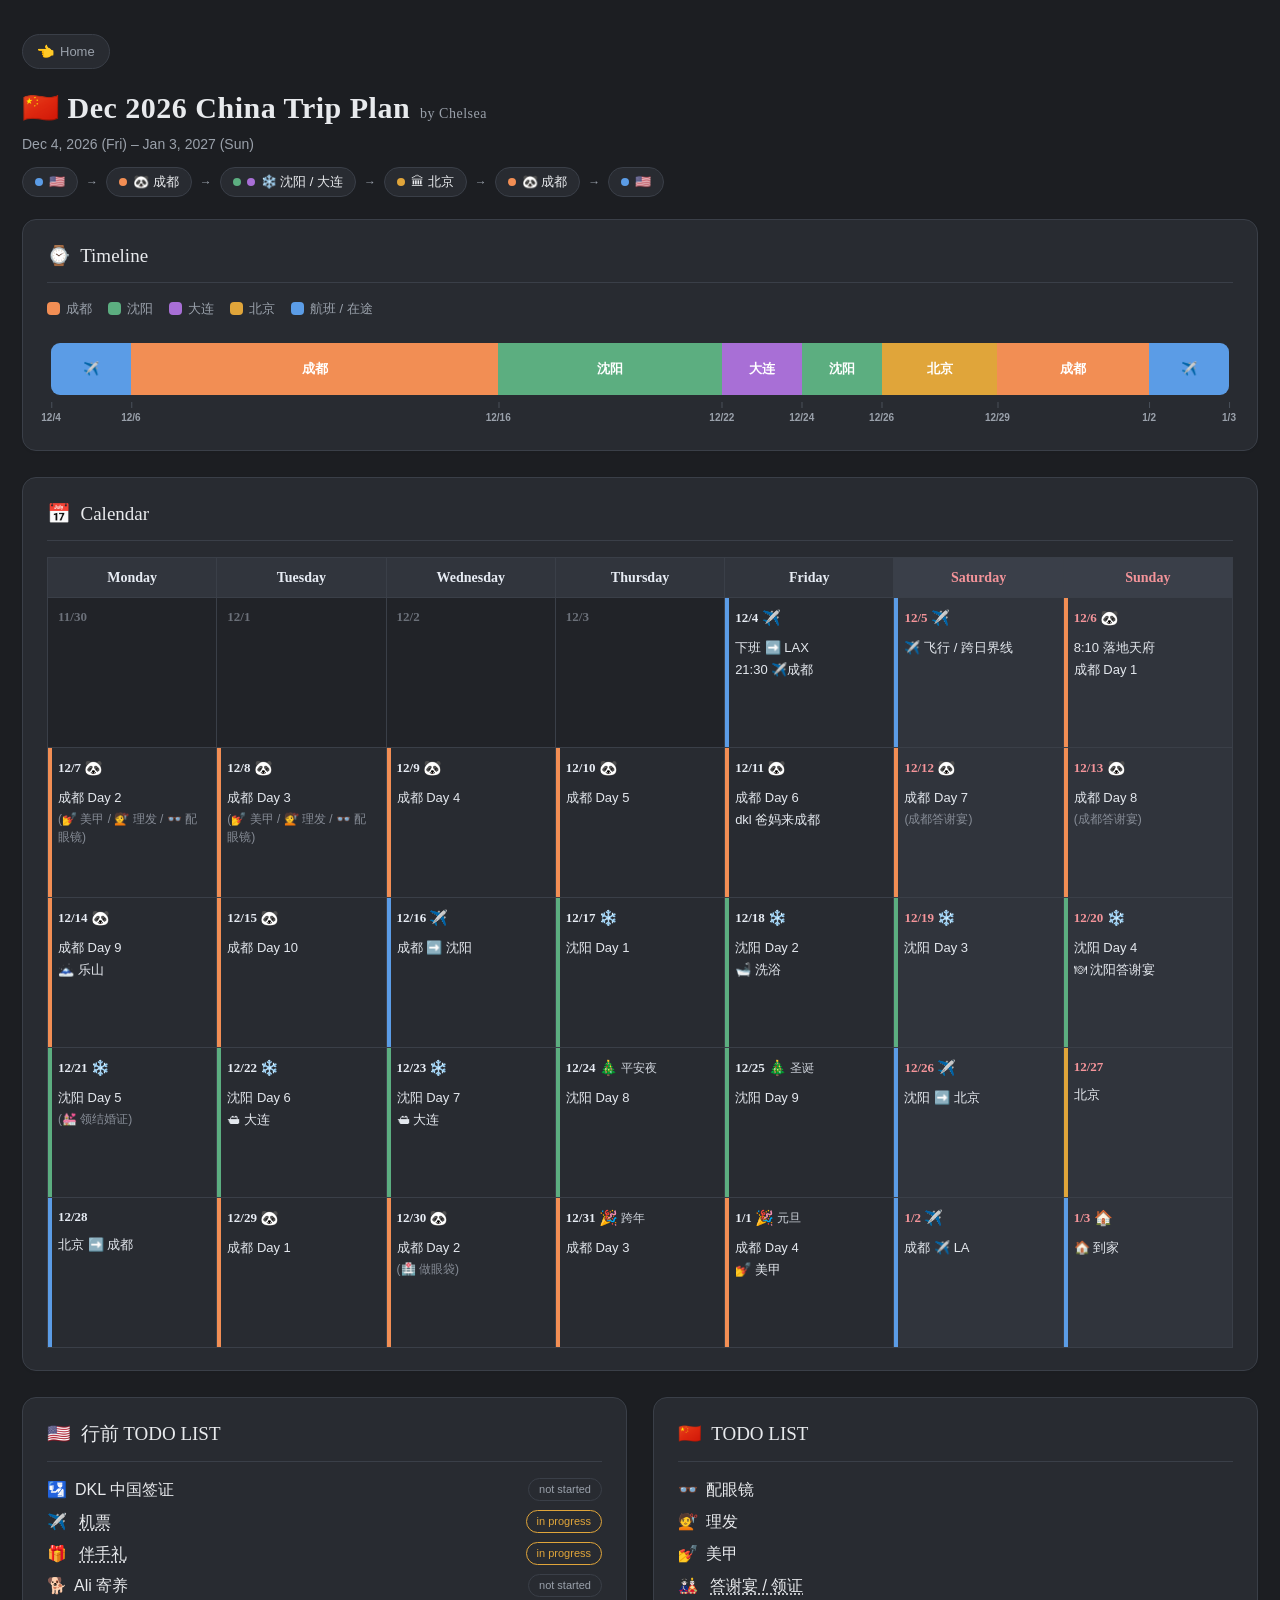
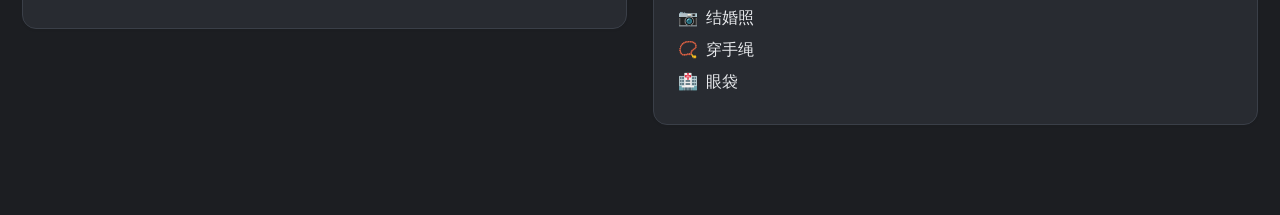
==== commit 6b6ef174: "Album template system, unified caption layout, NYC album, flight card polish - Gallery pages are now" ====
--- a/2026-china-trip.html
+++ b/2026-china-trip.html
@@ -35,6 +35,8 @@
   .tl-axis{position:relative;height:16px;margin-top:9px;font-size:10px;color:var(--muted);}
   .tick{position:absolute;top:6px;transform:translateX(-50%);white-space:nowrap;font-weight:700;}
   .tick::before{content:"";position:absolute;top:-8px;left:50%;width:1px;height:6px;background:#4a505a;}
+  .tick.lo{top:20px;}
+  .tick.lo::before{top:-22px;height:20px;}
 
   /* CALENDAR */
   table{width:100%;border-collapse:collapse;table-layout:fixed;}
@@ -75,9 +77,9 @@
     .seg{font-size:11px;}
     h1{font-size:24px;}
   }
-  /* 窄到文字会被挤压时才退回上下排列 */
+  /* 窄到文字会被挤压时才退回上下排列（拉伸满宽，两框同宽） */
   @media(max-width:460px){
-    .todo-row{flex-direction:column;gap:0;}
+    .todo-row{flex-direction:column;gap:0;align-items:stretch;}
   }
 </style>
 </head>
@@ -104,7 +106,7 @@
 
   <!-- TIMELINE -->
   <section class="card">
-    <h2><span class="dot"></span>⌚️ Timeline</h2>
+    <h2><span class="dot"></span>⌚️&ensp;Timeline</h2>
     <div class="legend">
       <span><i class="sw" style="background:var(--cd)"></i>成都</span>
       <span><i class="sw" style="background:var(--sy)"></i>沈阳</span>
@@ -115,8 +117,8 @@
     <div class="tl">
       <div class="tl-track" id="tlTrack" data-end="1/3">
         <div class="seg fly" style="flex:2" data-tick="12/4">✈️</div>
-        <div class="seg cd"  style="flex:11" data-tick="12/6">成都</div>
-        <div class="seg sy"  style="flex:5" data-tick="12/17">沈阳</div>
+        <div class="seg cd"  style="flex:10" data-tick="12/6">成都</div>
+        <div class="seg sy"  style="flex:6" data-tick="12/16">沈阳</div>
         <div class="seg dl"  style="flex:2" data-tick="12/22">大连</div>
         <div class="seg sy"  style="flex:2" data-tick="12/24">沈阳</div>
         <div class="seg bj"  style="flex:3" data-tick="12/26">北京</div>
@@ -129,14 +131,14 @@
 
   <!-- CALENDAR -->
   <section class="card">
-    <h2><span class="dot" style="background:var(--sy)"></span>📅 Calendar</h2>
+    <h2><span class="dot" style="background:var(--sy)"></span>📅&ensp;Calendar</h2>
     <div id="cal"></div>
   </section>
 
   <!-- TODO -->
   <div class="todo-row">
     <section class="card">
-      <h2><span class="dot" style="background:#3fa96a"></span>🇺🇸 行前 TODO LIST</h2>
+      <h2><span class="dot" style="background:#3fa96a"></span>🇺🇸&ensp;行前 TODO LIST</h2>
       <div class="todo">
         <label>🛂&ensp;DKL 中国签证<span class="tag notyet">not started</span></label>
         <label>✈️&ensp;<a class="todo-link" href="pages/plan/flights.html">机票</a><span class="tag doing">in progress</span></label>
@@ -145,13 +147,14 @@
       </div>
     </section>
     <section class="card">
-      <h2><span class="dot" style="background:#e83e8c"></span>🇨🇳 TODO LIST</h2>
+      <h2><span class="dot" style="background:#e83e8c"></span>🇨🇳&ensp;TODO LIST</h2>
       <div class="todo">
         <label>👓&ensp;配眼镜</label>
         <label>💇&ensp;理发</label>
         <label>💅&ensp;美甲</label>
         <label>🎎&ensp;<a class="todo-link" href="pages/plan/wedding.html">答谢宴 / 领证</a></label>
         <label>📷&ensp;结婚照</label>
+        <label>📿&ensp;穿手绳</label>
         <label>🏥&ensp;眼袋</label>
       </div>
     </section>
@@ -174,16 +177,16 @@
   '2026-12-13':{city:'cd',top:'🐼',body:['成都 Day 8','(成都答谢宴)']},
   '2026-12-14':{city:'cd',top:'🐼',body:['成都 Day 9','🗻 乐山']},
   '2026-12-15':{city:'cd',top:'🐼',body:['成都 Day 10']},
-  '2026-12-16':{city:'cd',top:'🐼',body:['成都 Day 11']},
-  '2026-12-17':{city:'fly',top:'✈️',body:['成都 ➡️ 沈阳']},
-  '2026-12-18':{city:'sy',top:'❄️',body:['沈阳 Day 1','🛁 洗浴']},
-  '2026-12-19':{city:'sy',top:'❄️',body:['沈阳 Day 2']},
-  '2026-12-20':{city:'sy',top:'❄️',body:['沈阳 Day 3','🍽 沈阳答谢宴']},
-  '2026-12-21':{city:'sy',top:'❄️',body:['沈阳 Day 4','(💒 领结婚证)']},
-  '2026-12-22':{city:'sy',top:'❄️',body:['沈阳 Day 5','🛳 大连']},
-  '2026-12-23':{city:'sy',top:'❄️',body:['沈阳 Day 6','🛳 大连']},
-  '2026-12-24':{city:'sy',top:'🎄 平安夜',body:['沈阳 Day 7']},
-  '2026-12-25':{city:'sy',top:'🎄 圣诞',body:['沈阳 Day 8']},
+  '2026-12-16':{city:'fly',top:'✈️',body:['成都 ➡️ 沈阳']},
+  '2026-12-17':{city:'sy',top:'❄️',body:['沈阳 Day 1']},
+  '2026-12-18':{city:'sy',top:'❄️',body:['沈阳 Day 2','🛁 洗浴']},
+  '2026-12-19':{city:'sy',top:'❄️',body:['沈阳 Day 3']},
+  '2026-12-20':{city:'sy',top:'❄️',body:['沈阳 Day 4','🍽 沈阳答谢宴']},
+  '2026-12-21':{city:'sy',top:'❄️',body:['沈阳 Day 5','(💒 领结婚证)']},
+  '2026-12-22':{city:'sy',top:'❄️',body:['沈阳 Day 6','🛳 大连']},
+  '2026-12-23':{city:'sy',top:'❄️',body:['沈阳 Day 7','🛳 大连']},
+  '2026-12-24':{city:'sy',top:'🎄 平安夜',body:['沈阳 Day 8']},
+  '2026-12-25':{city:'sy',top:'🎄 圣诞',body:['沈阳 Day 9']},
   '2026-12-26':{city:'fly',top:'✈️',body:['沈阳 ➡️ 北京']},
   '2026-12-27':{city:'bj',top:'',body:['北京']},
   '2026-12-28':{city:'fly',top:'',body:['北京 ➡️ 成都']},
@@ -249,7 +252,16 @@
     }
   });
   if(track.dataset.end) ax += '<div class="tick" style="left:100%">'+track.dataset.end+'</div>';
-  document.getElementById('tlAxis').innerHTML = ax;
+  const axis = document.getElementById('tlAxis');
+  axis.innerHTML = ax;
+  // 窄屏防重叠：与上一个标签相撞的刻度自动落到第二排
+  let r0 = -1e9, r1 = -1e9;
+  Array.from(axis.children).forEach(t=>{
+    const b = t.getBoundingClientRect();
+    if(b.left < r0 + 4){ t.classList.add('lo'); r1 = b.right; }
+    else r0 = b.right;
+  });
+  axis.style.height = axis.querySelector('.lo') ? '32px' : '';
 }
 drawTicks();
 window.addEventListener('resize', drawTicks);
